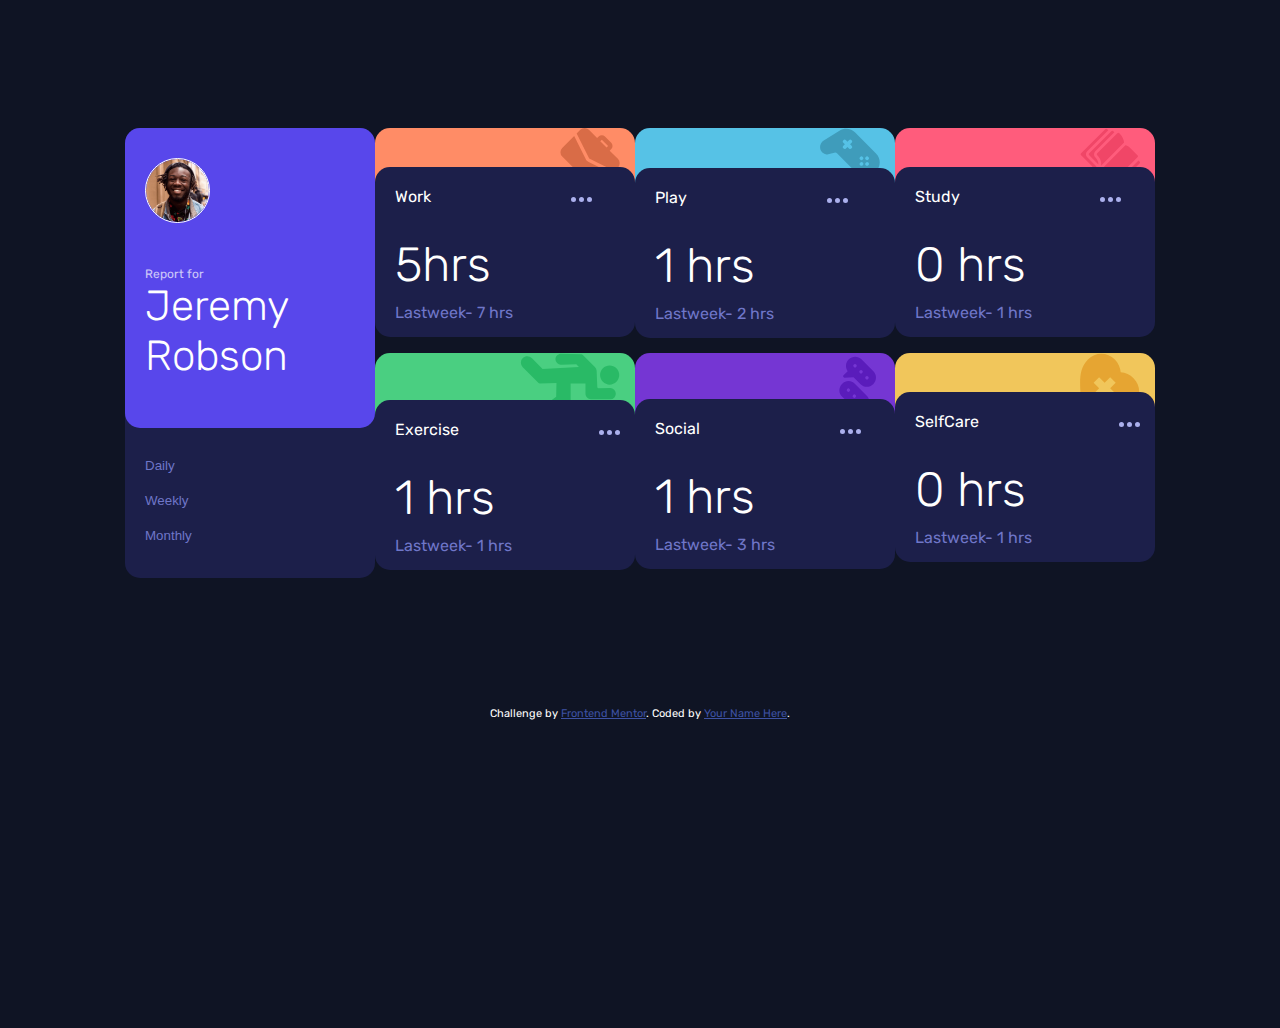
==== index.html @ f233489c "first commit" ====
<!DOCTYPE html>
<html lang="en">
<head>
  <meta charset="UTF-8">
  <meta name="viewport" content="width=device-width, initial-scale=1.0"> <!-- displays site properly based on user's device -->

  <link rel="icon" type="image/png" sizes="32x32" href="./images/favicon-32x32.png">
  <link rel="stylesheet" href="index.css">
  <link rel="preconnect" href="https://fonts.googleapis.com">
<link rel="preconnect" href="https://fonts.gstatic.com" crossorigin>
<link href="https://fonts.googleapis.com/css2?family=Rubik:ital,wght@0,300;0,400;0,500;1,300;1,400;1,500&display=swap" rel="stylesheet">
  
  <title>Frontend Mentor | Time tracking dashboard</title>

  <!-- Feel free to remove these styles or customise in your own stylesheet 👍 -->
  <style>
    .attribution { font-size: 11px; text-align: center; }
    .attribution a { color: hsl(228, 45%, 44%); }
  </style>
</head>
<body>


  <Section class="container">

    <div class="profile-container border">
      <div class="profile-top border">
        <img src="images/image-jeremy.png" width="65px" alt="">

        <div class="info">
          <p>Report for</p>
          <h1>Jeremy Robson</h1>
        </div>
      </div>

      <ul>
        <button id="daily"><li>Daily</li></button>
        <button id="weekly"><li>Weekly</li></button>
        <button id= "monthly"><li>Monthly</li></button>
      </ul>
    </div>

    <!-- <div class="cards"> -->

              <!-- <div class="card-top"> -->

                    <div class="work detail border">
                      <div class="image">
                        <img src="images/icon-work.svg"  width="60px"alt="">
                      </div>
                      
                
                      <div class=" detail-info border">
                        <ul>
                          <li>Work</li>
                          <li><img src="images/icon-ellipsis.svg"  alt=""></li>
                        </ul>

                        <div class="card-details">
                          <h1 > <span  id="workcurrent" ></span>hrs</h1>
                        <p >Lastweek- <span id="workprevious"></span> hrs</p>
                        </div>
                        
                      </div>
                    </div>
                
                    
                
                    <!-- Play div  -->
                
                    <div class="play detail border">
                      <div class="image">
                        <img src="images/icon-play.svg"  width="60px"alt="">
                      </div>
                      
                
                      <div class=" detail-info border">
                        <ul>
                          <li>Play</li>
                          <li><img src="images/icon-ellipsis.svg"  alt=""></li>
                        </ul>
                        
                        <div class="card-details">
                          <h1 > <span id="playcurrent"></span> hrs</h1>
                        <p >Lastweek- <span id="playprevious"></span> hrs</p>
                        </div>
                      </div>
                    </div>
                
                
                    <!-- Study div -->
                  
                
                    <div class="Study detail border">
                      <div class="image">
                        <img src="images/icon-study.svg"  width="60px"alt="">
                      </div>
                      
                
                      <div class=" detail-info border">
                        <ul>
                          <li>Study</li>
                          <li><img src="images/icon-ellipsis.svg"  alt=""></li>
                        </ul>
                        
                        <div class="card-details">
                          <h1 > <span id="studycurrent"></span> hrs</h1>
                        <p >Lastweek- <span id="studyprevious"></span> hrs</p>
                        </div>
                      </div>
                    </div>
                
              <!-- </div> -->
              
              <!-- <div class="card-down"> -->
                <div class="exercise detail border">
                  <div class="image">
                    <img src="images/icon-exercise.svg "  width="100px"alt="">
                  </div>
                  
            
                  <div class=" detail-info border">
                    <ul>
                      <li>Exercise</li>
                      <li><img src="images/icon-ellipsis.svg"  alt=""></li>
                    </ul>
                     
                    <div class="card-details">
                      <h1 > <span id="exercisecurrent"></span> hrs</h1>
                    <p >Lastweek- <span id="exerciseprevious"></span> hrs</p>
                    </div>
                  </div>
                </div>
            
                
            
                <!-- Play div  -->
            
                <div class="social detail border">
                  <div class="image">
                    <img src="images/icon-social.svg"  width="50px"alt="">
                  </div>
                  
            
                  <div class=" detail-info border">
                    <ul>
                      <li>Social</li>
                      <li><img src="images/icon-ellipsis.svg"  alt=""></li>
                    </ul>
                     
                    <div class="card-details">
                      <h1 > <span id="socialcurrent"></span> hrs</h1>
                    <p >Lastweek- <span id="socialprevious"></span> hrs</p>
                    </div>
                  </div>
                </div>
            
            
                <!-- Study div -->
              
            
                <div class="self-care detail border">
                  <div class="image">
                    <img src="images/icon-self-care.svg"  width="60px"alt="">
                  </div>
                  
            
                  <div class=" detail-info border">
                    <ul>
                      <li>SelfCare</li>
                      <li><img src="images/icon-ellipsis.svg"  alt=""></li>
                    </ul>

                    <div class="card-details">
                      <h1 ><span id="selfcarecurrent"></span> hrs</h1>
                    <p>Lastweek- <span id="selfcareprevious" ></span> hrs</p>
                    </div>
                  </div>
                </div>


              <!-- </div> -->
          

            <!-- </div> -->

   




            <div class="attribution">
              Challenge by <a href="https://www.frontendmentor.io?ref=challenge" target="_blank">Frontend Mentor</a>. 
              Coded by <a href="#">Your Name Here</a>.
            </div>


  </Section>


 
  

  
 <script>

   const workCurrent = document.getElementById('workcurrent');
   const workPrevious = document.getElementById('workprevious');

   const playCurrent =document.getElementById('playcurrent');
   const playPrevious = document.getElementById('playprevious');

   const studyCurrent =document.getElementById('studycurrent');
   const studyPrevious = document.getElementById('studyprevious');

   const exerciseCurrent = document.getElementById('exercisecurrent');
   const exercisePrevious = document.getElementById('exerciseprevious');

   const socialCurrent = document.getElementById('socialcurrent');
   const socialPrevious = document.getElementById('socialprevious');

   const selfCareCurrent = document.getElementById('selfcarecurrent');
   const selfCarePrevious = document.getElementById('selfcareprevious');


 

// Fetching data from the data.jsonfile


 const UpdateContent =() => {
  fetch("./data.json")
        .then((res) => res.json())
        .then((data) => 
            data.forEach(item => {
               let itemTimeFrame = item.timeframes.daily;
              
               if(frequency === "Weekly")
                 itemTimeFrame = item.timeframes.weekly;
               
               if(frequency === "Monthly")
                 itemTimeFrame =item.timeframes.monthly;
          

             

             switch (item.title){
               case  'Work' : 
                workCurrent.innerText = itemTimeFrame.current;
                workPrevious.innerText = itemTimeFrame.previous;

                case 'Play':
                playCurrent.innerText = itemTimeFrame.current
                playPrevious.innerText = itemTimeFrame.previous;  
                
                case 'Study':
                studyCurrent.innerText = itemTimeFrame.current
                studyPrevious.innerText = itemTimeFrame.previous;
                
                case 'Exercise':
                exerciseCurrent.innerText = itemTimeFrame.current
                exercisePrevious.innerText = itemTimeFrame.previous;

                case 'Social':
                socialCurrent.innerText = itemTimeFrame.current
                socialPrevious.innerText = itemTimeFrame.previous;

                case 'Self Care':
                selfCareCurrent.innerText = itemTimeFrame.current
                selfCarePrevious.innerText = itemTimeFrame.previous;
                
                break; 
                

             }
            })
          
         
        )
        .catch((err) => console.error(err));
      };

      UpdateContent();

       let frequency = "Daily";

        //  frequency Buttons

      const dailyBtn = document.querySelector("#daily");
      const weeklyBtn = document.querySelector("#weekly");
      const monthlyBtn = document.querySelector("#monthly");


      dailyBtn.addEventListener("click",()=>{
        frequency = 'Daily';
        UpdateContent();
      });

      weeklyBtn.addEventListener("click",()=>{
        frequency = 'Weekly';
        UpdateContent();
       
      });

      
      monthlyBtn.addEventListener("click",()=>{
        frequency = 'Monthly';
        UpdateContent();
      });

 </script>
  
  
</body>
</html>
---- index.css ----
*{
    padding: 0;
    margin: 0px;
    box-sizing: border-box;
}


:root{
    /* Colors for card backgrounds */

   --work: 15, 100%, 70%;
   --play:  195, 74%, 62%;
   --study: 348, 100%, 68%;
   --exercise:  145, 58%, 55%;
   --social: 264, 64%, 52%;
   --selfcare:  43, 84%, 65%;

   /* Primary Colors */

   --very-dark-blue:226, 43%, 10%;
   --dark-blue: 235, 46%, 20%;
   --des-blue:235, 45%, 61%;
   --pale-blue:236, 100%, 87%;
   --blue:246, 80%, 60%;
   --font-color: #ffffff;

   /* Fonts */
    --title-fonts: 18px;
    --font-400: 400;
    --font-500 :500;
    --font-300 :300;
    

    


}

body{
    font-family: 'Rubik', sans-serif;
    color: var(--font-color);
    background-color: hsl(var(--very-dark-blue));
    height: 100vh;
}
 ul{
     list-style: none;
 }

 button{
     background-color: transparent;
     border: none;
     text-align: left;
 }

 .profile-container ul button{
     color: hsl(var(--des-blue));
     text-decoration: none;
 }
 

 .profile-container ul button:link {
    color: #ffffff;
  }
  
  .profile-container ul button:visited {
    color: hsl(var(--des-blue));
  }

  
  .profile-container ul button:focus {
    color:white;
  }
  
  .profile-container ul button:hover ,ul li img,.detail:hover{
    color: white;
    cursor: pointer;
    opacity: 0.9;
   
  }
  
  .profile-container ul button:active {
    color: white;
  }
 

 /* a:hover ,ul li img {
     cursor: pointer;
     color: white;
 } */

/* Customizing style */
.border{
    border-radius: 15px;
}

.width{
    width: 250px;
}

.container{
    display: grid;
    grid-template-columns: 1fr 1fr 1fr 1fr;
    grid-template-rows: auto 1fr 1fr;
    grid-template-areas: 
    " profile work";
    margin: 10% 10%;
    max-width: 1440px;
    /* height: 100vh; */
    justify-content: center;
    align-items: center;
   
}


.profile-container{
    grid-column: 1/2;
    grid-row: 1/3;
    background-color: hsl(var(--dark-blue));
    height: 450px;
    width: 250px;

    
}

.profile-container ul {
    display: flex;
    flex-direction: column;
    padding: 20px;
    
    
}

.profile-container ul li {
   margin: 10px 0;
   /* color: hsl(var(--des-blue)); */
}

.profile-top{
    background-color: hsl(var(--blue));
    height: 300px;
    padding: 20px;
}

.profile-top img{
    border: 1px solid white;
    border-radius: 50%;
    margin: 10px 10px 40px 0px;
}
 .info p{
     font-size: 12px;
     opacity: 0.7;
 }
.info h1{
    font-size: 42px;
    font-weight: var(--font-300);
}


/* Card Background Colors */

.work{
    
    background-color: hsl(var(--work));
}


.play{
    
    background-color: hsl(var(--play));
}

.Study{
    
    background-color: hsl(var(--study));
}

.exercise{
    background-color: hsl(var(--exercise));
}
.social{
    background-color: hsl(var(--social));
}

.self-care{
    background-color: hsl(var(--selfcare));
}

/* End of Card background image */






.detail{
    display: flex;
    flex-direction: column;
    width: 260px;
    height: 180px;
}



.detail-info{
    z-index: 1;
    margin-top: -25px;
    height: 170px;
    padding: 20px;
    background-color: hsl(var(--dark-blue));
    width: 260px;
}
.detail-info ul{
    display: flex;
    margin-bottom: 20px;
    
}

.detail-info ul li{
   margin-right: 140px;
   font:var(--title-fonts)
}

.detail-info h1{
    font-size: 48px;
    font-weight: 300;
    padding: 10px 0px;
}

.detail-info p{
    color: hsl(var(--des-blue));
}

.image{
  padding: 0px 15px;
  margin-left: auto;

}


.attribution{
    grid-column: 1/5;
}


@media only screen and (max-width:375px) {
    
    .container{
    display: block;
    margin: 10% 5%;
    }

    .detail{
        margin-top: 50px;
        width: 320px ;

    }

    .profile-container{
        height: 170px;
        width: 320px;
    }

    .profile-top{
        height: 100px;
        display: flex;
        flex-direction: row;
        
    }

    .profile-top img{
        border: 1px solid white;
        border-radius: 50%;
        height: 65px;
        margin: auto 10px;
       
    }

    .profile-container ul a{
        margin: auto auto;
        text-align: center;
    }

    .profile-container ul{
        flex-direction: row;
    }

    .info{
        display: flex;
        flex-direction: column;
        justify-content: center;
    }

    .info h1{
        font-size: 23px;
        font-weight: var(--font-300);
    }
    
    .detail{
        margin-top: 50px;
        width: 320px ;
        height: 150px;

    }
    .detail-info {
        width: 320px;
        height:120px;
        
        
    }

    .card-details p{
        margin-right: 20px;
    }

    .card-details h1{
        font-size: 32px;
        margin-right: auto;
        
    }

    .detail-info ul li{
        margin-right: 200px;
    }

    .detail-info ul{
        margin-bottom: 10px;
    }

    .card-details{
        display: flex;
        align-items: center;
        width: 300px;
        
    }
    

    .attribution{
        margin-top: 50px;
    }

    
}
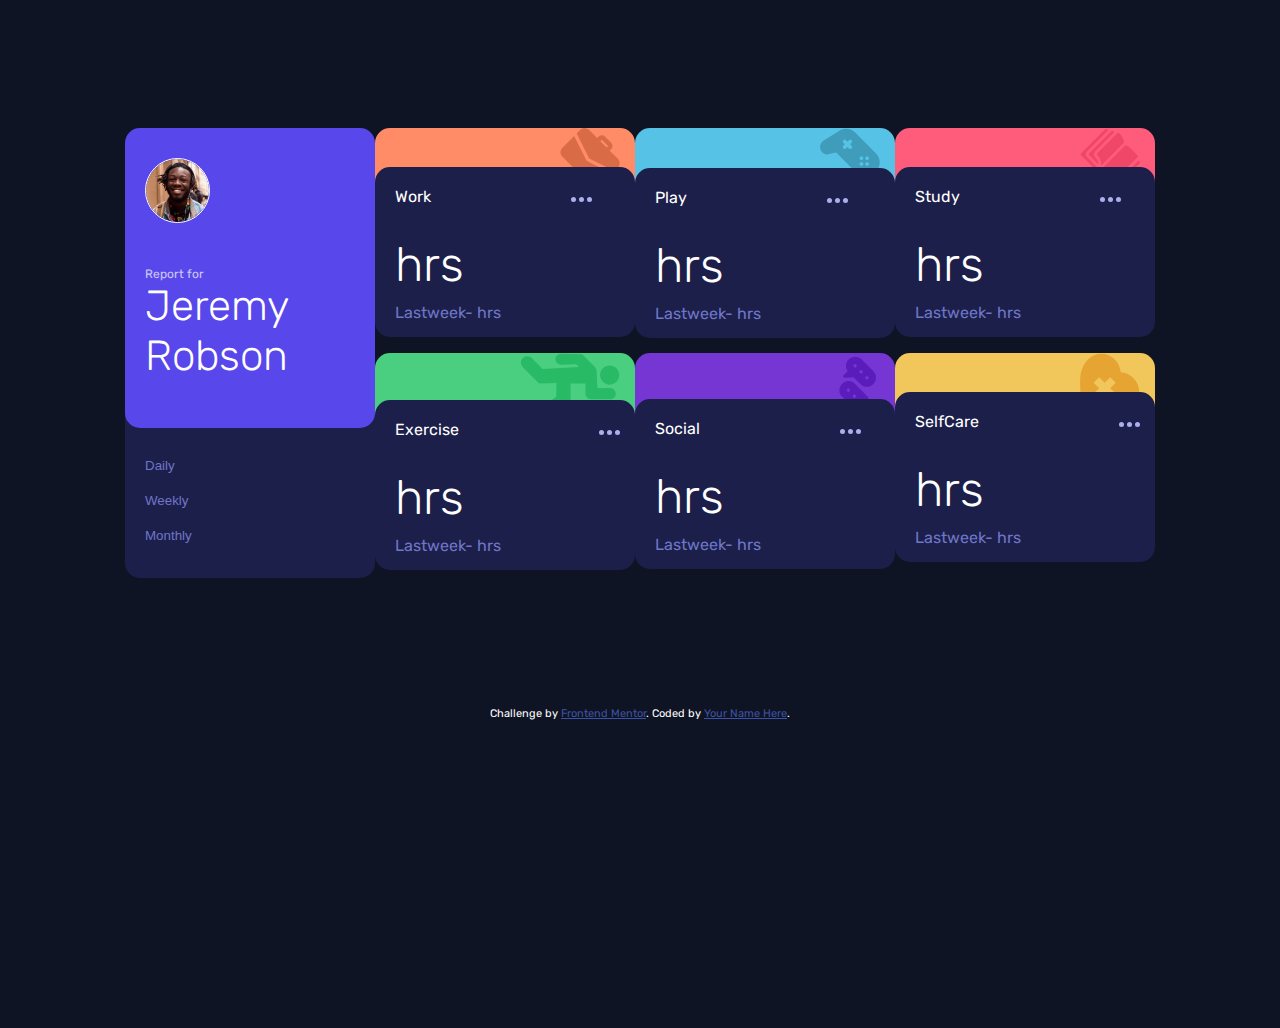
==== commit 1196fec1: "made few corrections" ====
--- a/index.html
+++ b/index.html
@@ -202,113 +202,7 @@
   
 
   
- <script>
-
-   const workCurrent = document.getElementById('workcurrent');
-   const workPrevious = document.getElementById('workprevious');
-
-   const playCurrent =document.getElementById('playcurrent');
-   const playPrevious = document.getElementById('playprevious');
-
-   const studyCurrent =document.getElementById('studycurrent');
-   const studyPrevious = document.getElementById('studyprevious');
-
-   const exerciseCurrent = document.getElementById('exercisecurrent');
-   const exercisePrevious = document.getElementById('exerciseprevious');
-
-   const socialCurrent = document.getElementById('socialcurrent');
-   const socialPrevious = document.getElementById('socialprevious');
-
-   const selfCareCurrent = document.getElementById('selfcarecurrent');
-   const selfCarePrevious = document.getElementById('selfcareprevious');
-
-
- 
-
-// Fetching data from the data.jsonfile
-
-
- const UpdateContent =() => {
-  fetch("./data.json")
-        .then((res) => res.json())
-        .then((data) => 
-            data.forEach(item => {
-               let itemTimeFrame = item.timeframes.daily;
-              
-               if(frequency === "Weekly")
-                 itemTimeFrame = item.timeframes.weekly;
-               
-               if(frequency === "Monthly")
-                 itemTimeFrame =item.timeframes.monthly;
-          
-
-             
-
-             switch (item.title){
-               case  'Work' : 
-                workCurrent.innerText = itemTimeFrame.current;
-                workPrevious.innerText = itemTimeFrame.previous;
-
-                case 'Play':
-                playCurrent.innerText = itemTimeFrame.current
-                playPrevious.innerText = itemTimeFrame.previous;  
-                
-                case 'Study':
-                studyCurrent.innerText = itemTimeFrame.current
-                studyPrevious.innerText = itemTimeFrame.previous;
-                
-                case 'Exercise':
-                exerciseCurrent.innerText = itemTimeFrame.current
-                exercisePrevious.innerText = itemTimeFrame.previous;
-
-                case 'Social':
-                socialCurrent.innerText = itemTimeFrame.current
-                socialPrevious.innerText = itemTimeFrame.previous;
-
-                case 'Self Care':
-                selfCareCurrent.innerText = itemTimeFrame.current
-                selfCarePrevious.innerText = itemTimeFrame.previous;
-                
-                break; 
-                
-
-             }
-            })
-          
-         
-        )
-        .catch((err) => console.error(err));
-      };
-
-      UpdateContent();
-
-       let frequency = "Daily";
-
-        //  frequency Buttons
-
-      const dailyBtn = document.querySelector("#daily");
-      const weeklyBtn = document.querySelector("#weekly");
-      const monthlyBtn = document.querySelector("#monthly");
-
-
-      dailyBtn.addEventListener("click",()=>{
-        frequency = 'Daily';
-        UpdateContent();
-      });
-
-      weeklyBtn.addEventListener("click",()=>{
-        frequency = 'Weekly';
-        UpdateContent();
-       
-      });
-
-      
-      monthlyBtn.addEventListener("click",()=>{
-        frequency = 'Monthly';
-        UpdateContent();
-      });
-
- </script>
+ <script src="index.js"></script>
   
   
 </body>
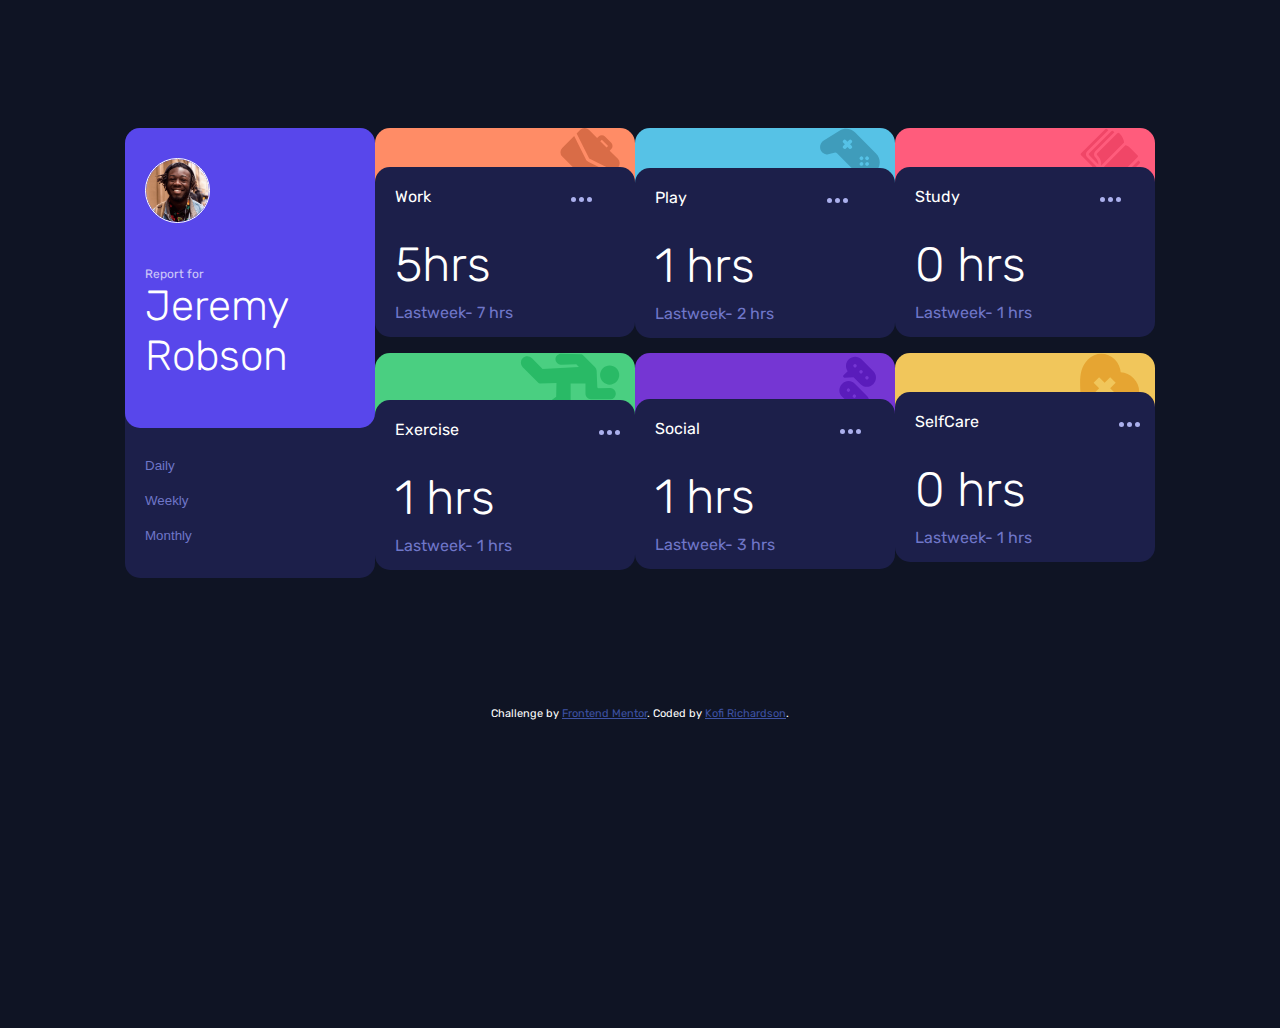
==== commit cf8ce17c: "made few corrections" ====
--- a/index.html
+++ b/index.html
@@ -191,7 +191,7 @@
 
             <div class="attribution">
               Challenge by <a href="https://www.frontendmentor.io?ref=challenge" target="_blank">Frontend Mentor</a>. 
-              Coded by <a href="#">Your Name Here</a>.
+              Coded by <a href="https://github.com/kofi-richardson">Kofi Richardson</a>.
             </div>
 
 
